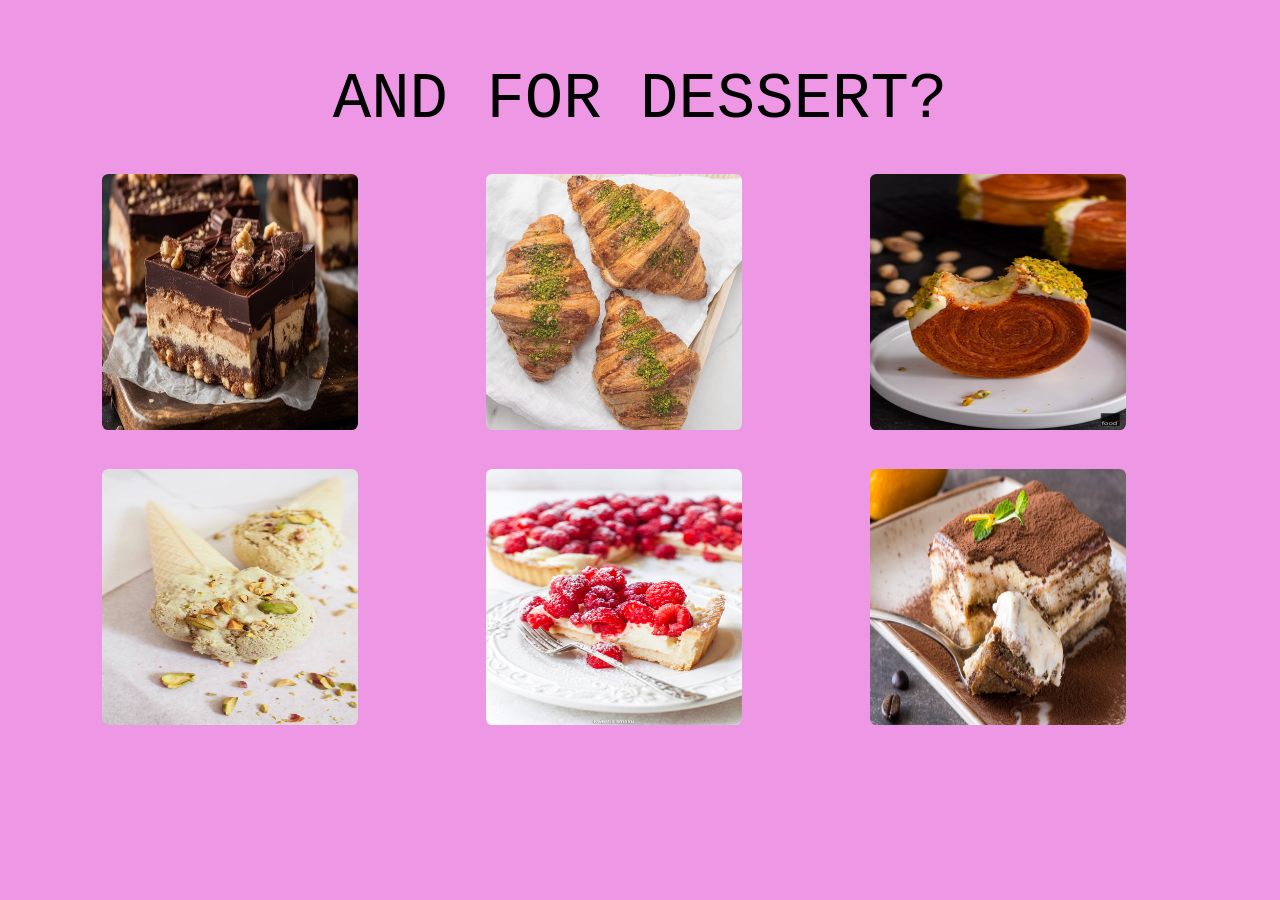
==== val4.html @ ed7ca61b "first commit" ====
<!DOCTYPE html>
<html lang="en">
<head>
  <meta charset="UTF-8">
  <meta name="viewport" content="width=device-width, initial-scale=1.0">
  <link rel="stylesheet" href="val.css">
  <title>Valentines</title>
</head>

<body>
    <div class="container">
    <div class="question">
        <p>AND FOR DESSERT?</p>
    </div>
    <div class="picturesgallery">
        <a href="val5.html"><img src="ciasto.jpeg" alt="ciasto" class="pictures"></a>
        <a href="val5.html"><img src="croissant.jpeg" alt="croissant" class="pictures"></a>
        <a href="val5.html"><img src="kolko.webp" alt="kolko" class="pictures"></a>
        <a href="val5.html"><img src="lody.jpeg" alt="lody" class="pictures"></a>
        <a href="val5.html"><img src="tarta.jpeg" alt="tarta" class="pictures"></a>
        <a href="val5.html"><img src="tiramisu.jpeg" alt="tiramisu" class="pictures"></a>
    </div>
    </div>
</body>
</html>
---- val.css ----
body {
    font-family: courier;
    margin: 0;
    padding: 0;
    background-color: #ee97e5;
  }
  .container {
    width: 90%;
    margin: auto;
    padding: 5%;
    background-color: #ee97e5;
    border-radius: 0vw;
    text-align: center;
  }
  .question {
    font-size: 5vw;
    margin-top: -5vw;
    margin-bottom: 0vw;
  }
  .question1 {
    font-size: 5vw;
    margin-top: -5vw;
    margin-bottom: 0vw;
  }
  .pf {
    font-size: 5vw;
    margin-top: -5vw;
    margin-bottom: -3vw;
  }
  .limotext {
    font-size: 2vw;
    margin-top: 0vw;
    margin-bottom: -1vw;
  }
  .answers {
    display: flex;
    flex-direction: row;
    justify-content: center;
    margin-top: -5vw;
    margin-bottom: 1vw;
  }
  .answer-btn {
    padding: 2vw 1vw;
    margin: 2vw;
    background-color: #fff;
    color: #ee97e5;
    font-size: 2vw;
    text-decoration: none;
    border: none;
    cursor: pointer;
    border-radius: 2vw;
    width: 40%;
    max-width: 20vw;
  }
  .answer-btn:hover {
    opacity: 90%;
    background-color: #f4f4f4;
  }
  .limo-img {
    max-width: 70%;
    height: auto;
    display: block;
    margin: auto;
    border-radius: 1vw;
  }
  .jamnik-img {
    max-width: 70%;
    height: auto;
    display: block;
    margin: auto;
    border-radius: 1vw;
  }
  .buttons {
    display: flex;
    flex-direction: row;
    justify-content: center;
    margin-top: -4vw;
    margin-bottom: 1vw;
  }
  .buttons-btn {
    padding: 1vw 1vw;
    margin: 2vw;
    background-color: #fff;
    color: #ee97e5;
    font-size: 2vw;
    text-decoration: none;
    border: none;
    cursor: pointer;
    border-radius: 2vw;
    width: 40%;
    max-width: 15vw;
  }
  .buttons-btn:hover {
    opacity: 90%;
    background-color: #f4f4f4;
  }
  .picturesgallery
{
    margin-top: -5vw;
    display:grid; 
    grid-template-columns: repeat(3,1fr);
}

.pictures
{
    float: left;
    height: 20vw;
    width: 20vw;
    margin-top: 10%;
    margin-left: 10%;
    border-radius: 0.5vw;
}
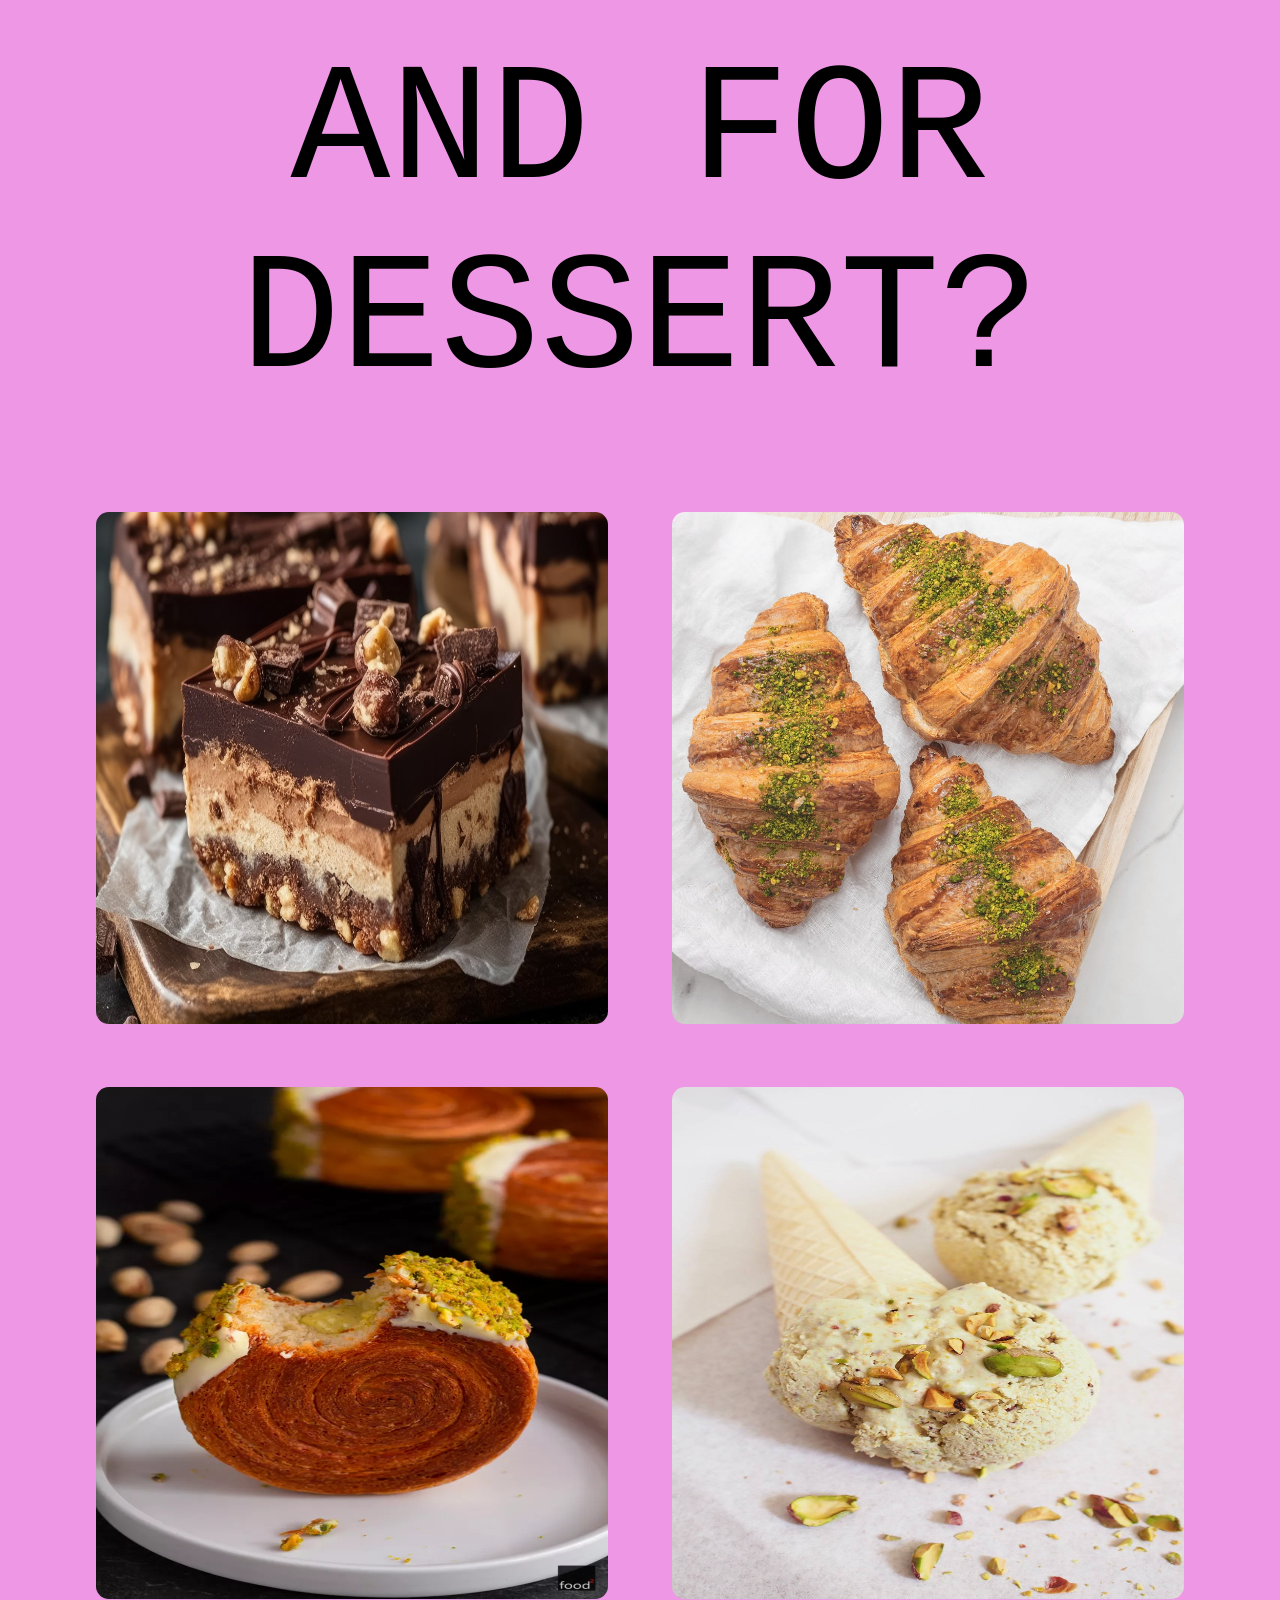
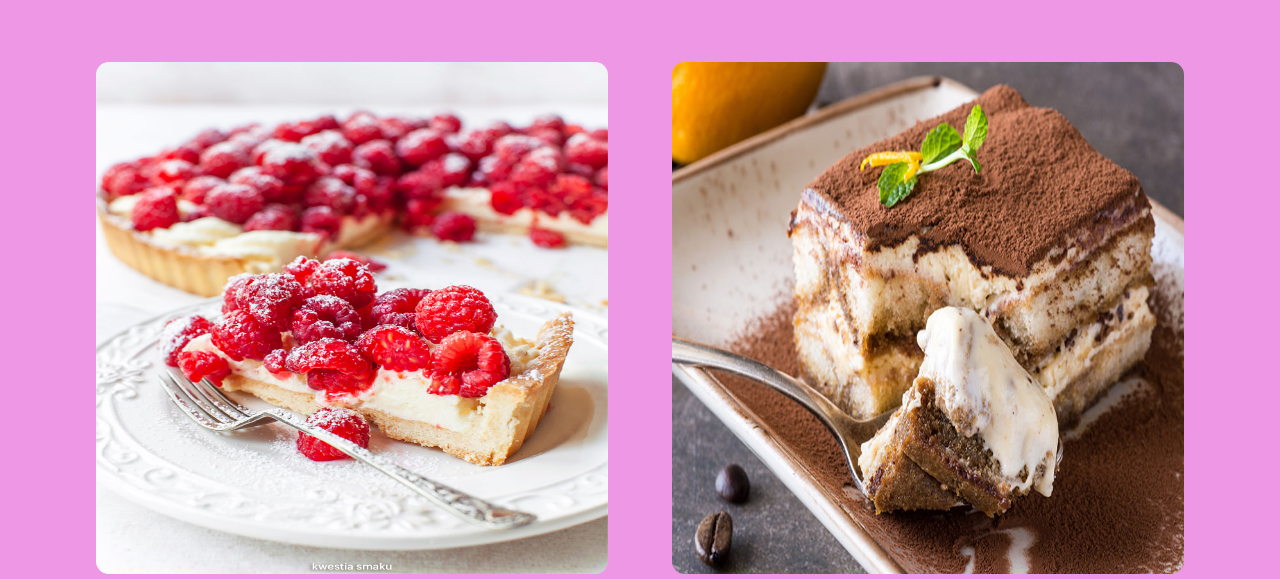
==== commit 555d1569: "Update val4.html" ====
--- a/val4.html
+++ b/val4.html
@@ -9,7 +9,7 @@
 
 <body>
     <div class="container">
-    <div class="question">
+    <div class="question2">
         <p>AND FOR DESSERT?</p>
     </div>
     <div class="picturesgallery">
@@ -22,4 +22,4 @@
     </div>
     </div>
 </body>
-</html>+</html>
--- a/val.css
+++ b/val.css
@@ -13,24 +13,29 @@
     text-align: center;
   }
   .question {
-    font-size: 5vw;
+    font-size: 15vw;
     margin-top: -5vw;
     margin-bottom: 0vw;
   }
   .question1 {
-    font-size: 5vw;
-    margin-top: -5vw;
+    font-size: 10vw;
+    margin-top: -10vw;
     margin-bottom: 0vw;
   }
+  .question2 {
+    font-size: 13vw;
+    margin-top: -15vw;
+    margin-bottom: -10vw;
+  }
   .pf {
-    font-size: 5vw;
+    font-size: 12vw;
     margin-top: -5vw;
-    margin-bottom: -3vw;
+    margin-bottom: -2vw;
   }
   .limotext {
-    font-size: 2vw;
+    font-size: 7vw;
     margin-top: 0vw;
-    margin-bottom: -1vw;
+    margin-bottom: 0vw;
   }
   .answers {
     display: flex;
@@ -40,31 +45,32 @@
     margin-bottom: 1vw;
   }
   .answer-btn {
-    padding: 2vw 1vw;
+    padding: 3vw 1vw;
     margin: 2vw;
     background-color: #fff;
     color: #ee97e5;
-    font-size: 2vw;
+    font-size: 10vw;
     text-decoration: none;
     border: none;
     cursor: pointer;
-    border-radius: 2vw;
+    border-radius: 5vw;
     width: 40%;
-    max-width: 20vw;
+    max-width: 40vw;
+    margin-bottom: 10vw;
   }
   .answer-btn:hover {
     opacity: 90%;
     background-color: #f4f4f4;
   }
   .limo-img {
-    max-width: 70%;
+    max-width: 100%;
     height: auto;
     display: block;
     margin: auto;
     border-radius: 1vw;
   }
   .jamnik-img {
-    max-width: 70%;
+    max-width: 100%;
     height: auto;
     display: block;
     margin: auto;
@@ -98,16 +104,15 @@
 {
     margin-top: -5vw;
     display:grid; 
-    grid-template-columns: repeat(3,1fr);
+    grid-template-columns: repeat(2,1fr);
+    margin-bottom: -15vw;
 }
 
 .pictures
 {
-    float: left;
-    height: 20vw;
-    width: 20vw;
+    height: 40vw;
+    width: 40vw;
     margin-top: 10%;
-    margin-left: 10%;
-    border-radius: 0.5vw;
+    border-radius: 1vw;
 }
-  +  
